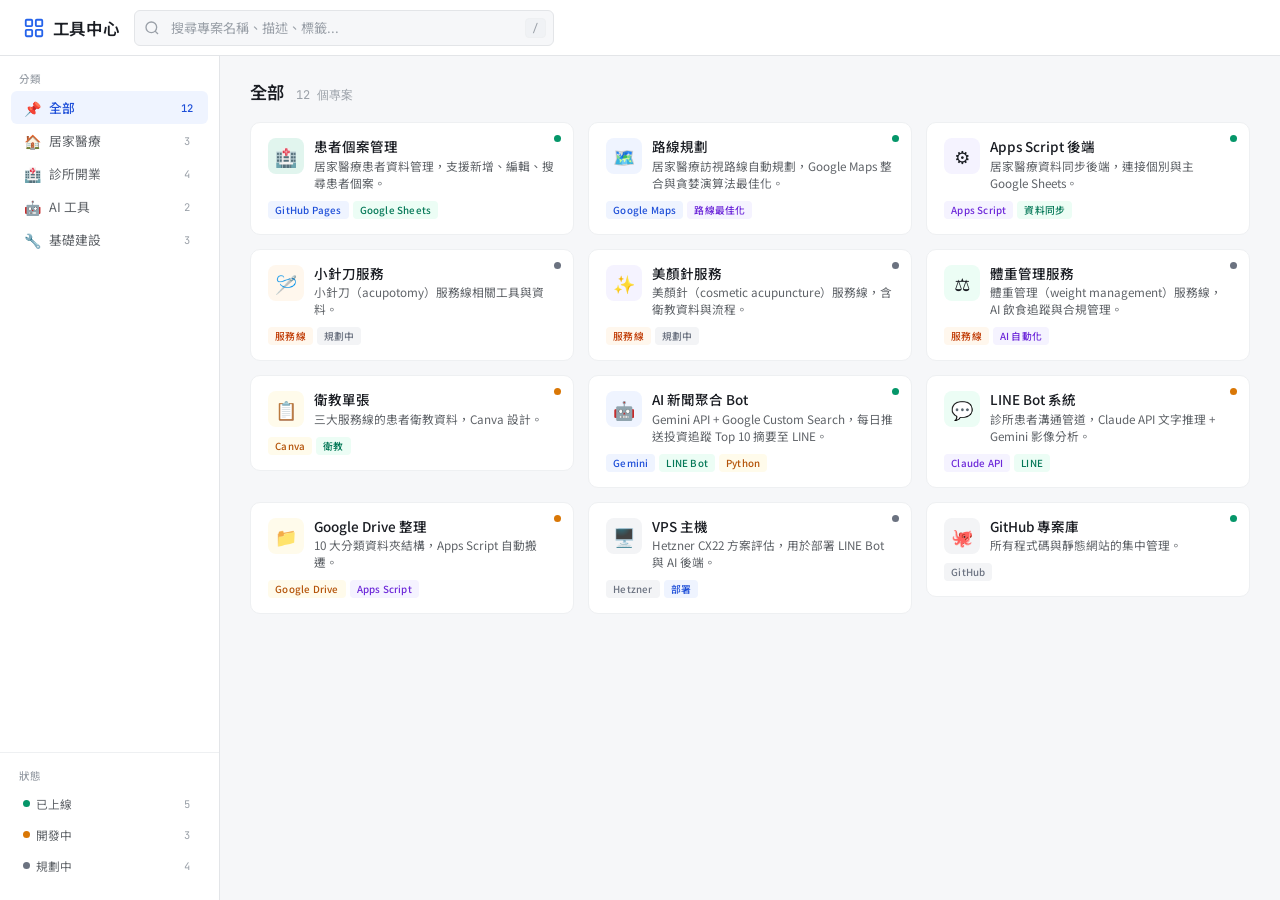
==== index.html @ 00091c42 "feat: 初始化工具中心 Portal 包含 index.html 主頁面、config.json 專案設定、README.md 說明文件。 部署於 GitHub Pages 作為個人專案中央入口。" ====
<!DOCTYPE html>
<html lang="zh-Hant">
<head>
<meta charset="UTF-8">
<meta name="viewport" content="width=device-width, initial-scale=1.0">
<title>工具中心 | Portal</title>
<link rel="preconnect" href="https://fonts.googleapis.com">
<link href="https://fonts.googleapis.com/css2?family=Noto+Sans+TC:wght@300;400;500;600&family=JetBrains+Mono:wght@400;500&display=swap" rel="stylesheet">
<style>
*{margin:0;padding:0;box-sizing:border-box}
:root{
  --bg:#f6f7f9;--bg-card:#fff;--bg-sidebar:#fff;--bg-hover:#f0f2f5;
  --text:#1a1d23;--text-s:#5f6368;--text-h:#9aa0a8;
  --border:#e3e5e8;--border-l:#eef0f2;
  --accent:#2563eb;--accent-bg:#eff4ff;--accent-t:#1d4ed8;
  --green:#059669;--green-bg:#ecfdf5;--green-t:#047857;
  --amber:#d97706;--amber-bg:#fffbeb;--amber-t:#b45309;
  --gray-tag:#6b7280;--gray-tag-bg:#f3f4f6;
  --purple:#7c3aed;--purple-bg:#f5f3ff;--purple-t:#6d28d9;
  --coral:#ea580c;--coral-bg:#fff7ed;--coral-t:#c2410c;
  --shadow:0 1px 3px rgba(0,0,0,.06),0 1px 2px rgba(0,0,0,.04);
  --shadow-lg:0 4px 12px rgba(0,0,0,.08);
  --radius:10px;--radius-sm:6px;
  --font:'Noto Sans TC',system-ui,-apple-system,sans-serif;
  --mono:'JetBrains Mono',monospace;
}
@media(prefers-color-scheme:dark){
  :root{
    --bg:#111318;--bg-card:#1a1d24;--bg-sidebar:#15171d;--bg-hover:#22252e;
    --text:#e4e6ea;--text-s:#9ca3af;--text-h:#6b7280;
    --border:#2a2d35;--border-l:#22252e;
    --accent:#60a5fa;--accent-bg:#1e2a3d;--accent-t:#93bbfd;
    --green:#34d399;--green-bg:#0f2922;--green-t:#6ee7b7;
    --amber:#fbbf24;--amber-bg:#2a2210;--amber-t:#fcd34d;
    --gray-tag:#9ca3af;--gray-tag-bg:#22252e;
    --purple:#a78bfa;--purple-bg:#1f1a30;--purple-t:#c4b5fd;
    --coral:#fb923c;--coral-bg:#2a1f14;--coral-t:#fdba74;
    --shadow:0 1px 3px rgba(0,0,0,.3);
    --shadow-lg:0 4px 12px rgba(0,0,0,.4);
  }
}
html{font-size:15px}
body{font-family:var(--font);background:var(--bg);color:var(--text);min-height:100vh;display:flex;flex-direction:column}
.topbar{
  position:sticky;top:0;z-index:100;
  background:var(--bg-sidebar);border-bottom:1px solid var(--border);
  padding:0 1.5rem;height:56px;display:flex;align-items:center;gap:1rem;
  backdrop-filter:blur(12px);
}
.topbar-brand{font-weight:600;font-size:1.1rem;letter-spacing:-.02em;white-space:nowrap;display:flex;align-items:center;gap:8px}
.topbar-brand svg{width:22px;height:22px;color:var(--accent)}
.search-box{flex:1;max-width:420px;position:relative}
.search-box input{
  width:100%;height:36px;padding:0 12px 0 36px;
  border:1px solid var(--border);border-radius:var(--radius-sm);
  background:var(--bg);color:var(--text);font-size:.875rem;font-family:var(--font);
  outline:none;transition:border .2s,box-shadow .2s;
}
.search-box input:focus{border-color:var(--accent);box-shadow:0 0 0 3px var(--accent-bg)}
.search-box input::placeholder{color:var(--text-h)}
.search-box svg{position:absolute;left:10px;top:50%;transform:translateY(-50%);width:16px;height:16px;color:var(--text-h);pointer-events:none}
.search-shortcut{
  position:absolute;right:8px;top:50%;transform:translateY(-50%);
  font-size:11px;font-family:var(--mono);color:var(--text-h);
  background:var(--bg-hover);padding:2px 6px;border-radius:4px;border:1px solid var(--border-l);
  pointer-events:none;
}
.layout{display:flex;flex:1;overflow:hidden}
.sidebar{
  width:220px;flex-shrink:0;
  background:var(--bg-sidebar);border-right:1px solid var(--border);
  padding:1rem 0;overflow-y:auto;display:flex;flex-direction:column;gap:2px;
}
.sidebar-section{padding:0 .75rem;margin-bottom:.25rem}
.sidebar-label{font-size:.7rem;font-weight:500;text-transform:uppercase;letter-spacing:.06em;color:var(--text-h);padding:0 .5rem;margin-bottom:.35rem}
.sidebar-item{
  display:flex;align-items:center;gap:8px;
  padding:7px 12px;border-radius:var(--radius-sm);
  font-size:.85rem;color:var(--text-s);cursor:pointer;
  transition:all .15s;user-select:none;
}
.sidebar-item:hover{background:var(--bg-hover);color:var(--text)}
.sidebar-item.active{background:var(--accent-bg);color:var(--accent-t);font-weight:500}
.sidebar-item .count{margin-left:auto;font-size:.7rem;font-family:var(--mono);color:var(--text-h);min-width:18px;text-align:center}
.sidebar-item.active .count{color:var(--accent-t)}
.sidebar-icon{width:18px;height:18px;display:flex;align-items:center;justify-content:center;font-size:14px;flex-shrink:0}
.main{flex:1;overflow-y:auto;padding:1.5rem 2rem}
.main-header{display:flex;align-items:baseline;gap:12px;margin-bottom:1.25rem}
.main-title{font-size:1.15rem;font-weight:600;letter-spacing:-.01em}
.main-count{font-size:.8rem;color:var(--text-h);font-family:var(--mono)}
.card-grid{display:grid;grid-template-columns:repeat(auto-fill,minmax(260px,1fr));gap:14px}
.card{
  background:var(--bg-card);border:1px solid var(--border-l);border-radius:var(--radius);
  padding:1rem 1.15rem;cursor:pointer;transition:all .2s;position:relative;overflow:hidden;
}
.card:hover{border-color:var(--border);box-shadow:var(--shadow-lg);transform:translateY(-1px)}
.card-top{display:flex;align-items:flex-start;gap:10px;margin-bottom:.6rem}
.card-emoji{width:36px;height:36px;border-radius:8px;display:flex;align-items:center;justify-content:center;font-size:18px;flex-shrink:0}
.card-info{flex:1;min-width:0}
.card-name{font-weight:500;font-size:.9rem;margin-bottom:2px;line-height:1.3}
.card-desc{font-size:.78rem;color:var(--text-s);line-height:1.45;display:-webkit-box;-webkit-line-clamp:2;-webkit-box-orient:vertical;overflow:hidden}
.card-tags{display:flex;flex-wrap:wrap;gap:4px;margin-top:.6rem}
.card-tag{font-size:.65rem;font-weight:500;padding:2px 7px;border-radius:4px;letter-spacing:.02em}
.card-status{position:absolute;top:12px;right:12px;width:7px;height:7px;border-radius:50%}
.card-link{text-decoration:none;color:inherit;display:block}
.status-live{background:var(--green)}.status-dev{background:var(--amber)}.status-plan{background:var(--gray-tag)}
.tag-green{background:var(--green-bg);color:var(--green-t)}
.tag-blue{background:var(--accent-bg);color:var(--accent-t)}
.tag-purple{background:var(--purple-bg);color:var(--purple-t)}
.tag-amber{background:var(--amber-bg);color:var(--amber-t)}
.tag-coral{background:var(--coral-bg);color:var(--coral-t)}
.tag-gray{background:var(--gray-tag-bg);color:var(--gray-tag)}
.empty{text-align:center;padding:3rem 1rem;color:var(--text-h)}
.empty-icon{font-size:2rem;margin-bottom:.5rem;opacity:.5}
.empty-text{font-size:.9rem}
.loading{text-align:center;padding:4rem 1rem;color:var(--text-h);font-size:.9rem}
.menu-toggle{display:none;background:none;border:none;color:var(--text);cursor:pointer;padding:4px}
.sidebar-overlay{display:none}
@media(max-width:768px){
  .sidebar{position:fixed;left:-260px;top:56px;bottom:0;z-index:90;width:250px;transition:left .25s;box-shadow:var(--shadow-lg)}
  .sidebar.open{left:0}
  .sidebar-overlay.open{display:block;position:fixed;inset:0;top:56px;z-index:80;background:rgba(0,0,0,.3)}
  .menu-toggle{display:block}
  .main{padding:1rem}
  .card-grid{grid-template-columns:1fr}
  .search-shortcut{display:none}
}
</style>
</head>
<body>
<div class="topbar">
  <button class="menu-toggle" id="menuBtn" aria-label="選單">
    <svg width="20" height="20" viewBox="0 0 24 24" fill="none" stroke="currentColor" stroke-width="2"><path d="M3 12h18M3 6h18M3 18h18"/></svg>
  </button>
  <div class="topbar-brand">
    <svg viewBox="0 0 24 24" fill="none" stroke="currentColor" stroke-width="2"><rect x="3" y="3" width="7" height="7" rx="1"/><rect x="14" y="3" width="7" height="7" rx="1"/><rect x="3" y="14" width="7" height="7" rx="1"/><rect x="14" y="14" width="7" height="7" rx="1"/></svg>
    <span id="siteTitle">工具中心</span>
  </div>
  <div class="search-box">
    <svg viewBox="0 0 24 24" fill="none" stroke="currentColor" stroke-width="2"><circle cx="11" cy="11" r="8"/><path d="m21 21-4.3-4.3"/></svg>
    <input type="text" id="searchInput" placeholder="搜尋專案名稱、描述、標籤...">
    <span class="search-shortcut">/</span>
  </div>
</div>
<div class="sidebar-overlay" id="overlay"></div>
<div class="layout">
  <nav class="sidebar" id="sidebar"></nav>
  <main class="main" id="main"><div class="loading">載入中...</div></main>
</div>
<script>
let CONFIG={site:{},categories:{},projects:[]};
let activeCategory='全部';
let searchQuery='';
const STATUS_LABEL={live:'已上線',dev:'開發中',plan:'規劃中'};

async function loadConfig(){
  try{
    const res=await fetch('./config.json');
    CONFIG=await res.json();
    if(CONFIG.site.title){
      document.getElementById('siteTitle').textContent=CONFIG.site.title;
      document.title=CONFIG.site.title+(CONFIG.site.subtitle?' | '+CONFIG.site.subtitle:'');
    }
    renderAll();
  }catch(e){
    document.getElementById('main').innerHTML='<div class="empty"><div class="empty-icon">⚠️</div><div class="empty-text">無法載入 config.json，請確認檔案存在</div></div>';
  }
}
function getCategories(){
  const c1=Object.keys(CONFIG.categories||{});
  const c2=[...new Set(CONFIG.projects.map(p=>p.category))];
  return['全部',...new Set([...c1,...c2])];
}
function getCatIcon(c){return c==='全部'?'📌':(CONFIG.categories&&CONFIG.categories[c])||'📂'}
function getFiltered(){
  return CONFIG.projects.filter(p=>{
    const mc=activeCategory==='全部'||p.category===activeCategory;
    if(!searchQuery)return mc;
    const q=searchQuery.toLowerCase();
    return mc&&(p.name.toLowerCase().includes(q)||p.desc.toLowerCase().includes(q)||p.category.toLowerCase().includes(q)||p.tags.some(t=>t.text.toLowerCase().includes(q))||(STATUS_LABEL[p.status]||'').includes(q));
  });
}
function hl(t){
  if(!searchQuery)return t;
  const q=searchQuery.replace(/[.*+?^${}()|[\]\\]/g,'\\$&');
  return t.replace(new RegExp(`(${q})`,'gi'),'<mark style="background:var(--amber-bg);color:var(--amber-t);padding:0 2px;border-radius:2px">$1</mark>');
}
function renderSidebar(){
  const cats=getCategories(),sb=document.getElementById('sidebar');
  sb.innerHTML=`<div class="sidebar-section"><div class="sidebar-label">分類</div>${cats.map(c=>{
    const n=c==='全部'?CONFIG.projects.length:CONFIG.projects.filter(p=>p.category===c).length;
    return`<div class="sidebar-item${activeCategory===c?' active':''}" data-cat="${c}"><span class="sidebar-icon">${getCatIcon(c)}</span>${c}<span class="count">${n}</span></div>`;
  }).join('')}</div>
  <div class="sidebar-section" style="margin-top:auto;padding-top:1rem;border-top:1px solid var(--border-l)"><div class="sidebar-label">狀態</div>${['live','dev','plan'].map(s=>`<div class="sidebar-item" style="font-size:.78rem;gap:6px" data-status="${s}"><span style="width:7px;height:7px;border-radius:50%;background:var(--${s==='live'?'green':s==='dev'?'amber':'gray-tag'});flex-shrink:0"></span>${STATUS_LABEL[s]}<span class="count">${CONFIG.projects.filter(p=>p.status===s).length}</span></div>`).join('')}</div>`;
  sb.querySelectorAll('[data-cat]').forEach(el=>el.addEventListener('click',()=>{activeCategory=el.dataset.cat;searchQuery='';document.getElementById('searchInput').value='';renderAll();closeMobileMenu()}));
  sb.querySelectorAll('[data-status]').forEach(el=>el.addEventListener('click',()=>{activeCategory='全部';searchQuery=STATUS_LABEL[el.dataset.status];document.getElementById('searchInput').value=searchQuery;renderAll();closeMobileMenu()}));
}
function renderMain(){
  const f=getFiltered(),m=document.getElementById('main');
  m.innerHTML=`<div class="main-header"><div class="main-title">${activeCategory}</div><div class="main-count">${f.length} 個專案</div></div>${f.length===0?'<div class="empty"><div class="empty-icon">🔍</div><div class="empty-text">找不到符合的專案</div></div>':`<div class="card-grid">${f.map(p=>`<a class="card-link" href="${p.url}" target="_blank" rel="noopener"><div class="card"><div class="card-status status-${p.status}" title="${STATUS_LABEL[p.status]}"></div><div class="card-top"><div class="card-emoji" style="background:${p.iconBg}">${p.icon}</div><div class="card-info"><div class="card-name">${hl(p.name)}</div><div class="card-desc">${hl(p.desc)}</div></div></div><div class="card-tags">${p.tags.map(t=>`<span class="card-tag tag-${t.color}">${t.text}</span>`).join('')}</div></div></a>`).join('')}</div>`}`;
}
function renderAll(){renderSidebar();renderMain()}
function closeMobileMenu(){document.getElementById('sidebar').classList.remove('open');document.getElementById('overlay').classList.remove('open')}
document.getElementById('menuBtn').addEventListener('click',()=>{document.getElementById('sidebar').classList.toggle('open');document.getElementById('overlay').classList.toggle('open')});
document.getElementById('overlay').addEventListener('click',closeMobileMenu);
document.getElementById('searchInput').addEventListener('input',e=>{searchQuery=e.target.value.trim();renderMain()});
document.addEventListener('keydown',e=>{const si=document.getElementById('searchInput');if(e.key==='/'&&document.activeElement!==si){e.preventDefault();si.focus()}if(e.key==='Escape'){si.blur();searchQuery='';si.value='';renderMain()}});
loadConfig();
</script>
</body>
</html>
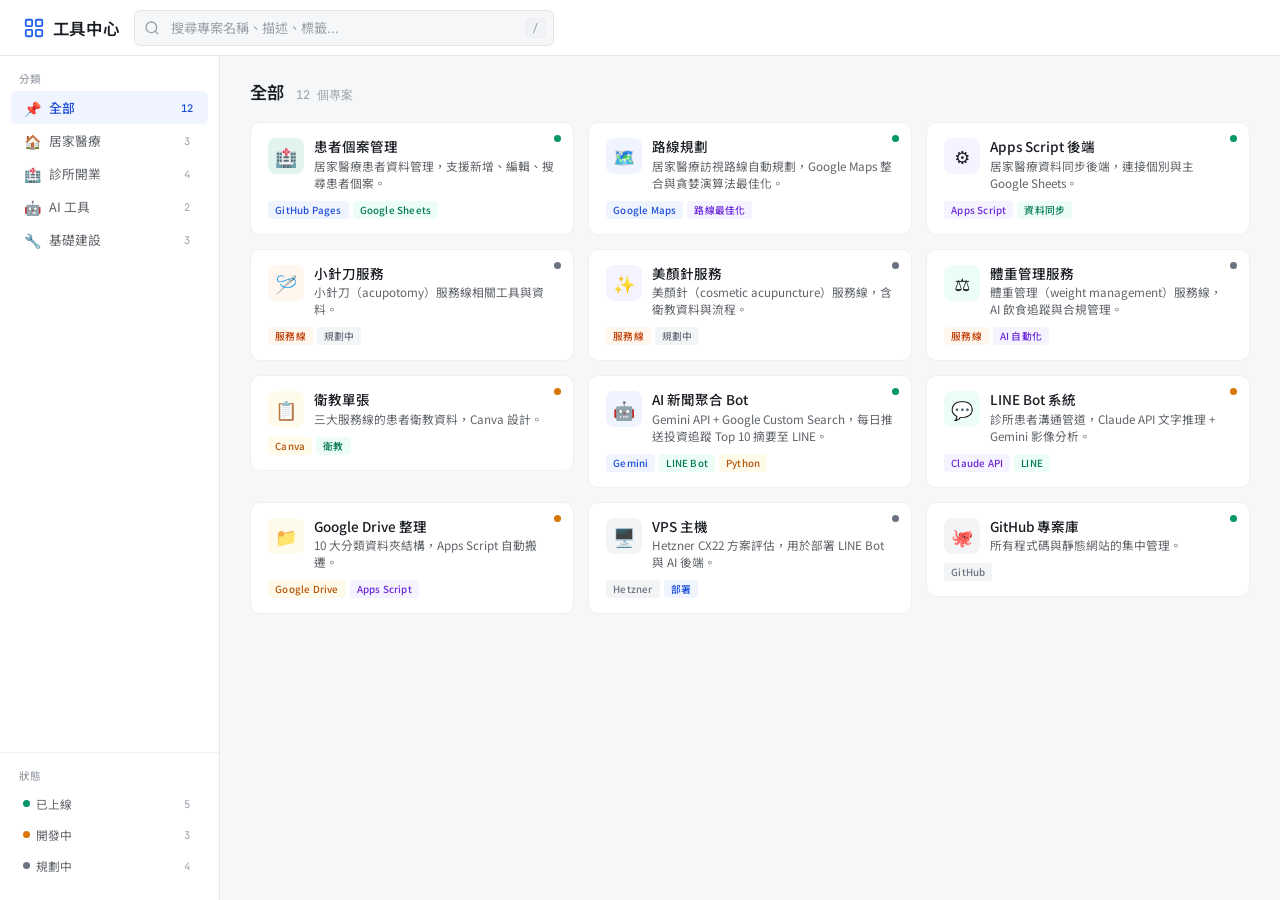
==== commit 89137795: "feat: 加入 PWA 支援，可安裝為桌面 App 新增 manifest.json、service-worker.js、App 圖示（192/512）， 修改 index.html 註冊 Serv" ====
--- a/index.html
+++ b/index.html
@@ -4,6 +4,8 @@
 <meta charset="UTF-8">
 <meta name="viewport" content="width=device-width, initial-scale=1.0">
 <title>工具中心 | Portal</title>
+<link rel="manifest" href="manifest.json">
+<meta name="theme-color" content="#2563eb">
 <link rel="preconnect" href="https://fonts.googleapis.com">
 <link href="https://fonts.googleapis.com/css2?family=Noto+Sans+TC:wght@300;400;500;600&family=JetBrains+Mono:wght@400;500&display=swap" rel="stylesheet">
 <style>
@@ -207,5 +209,10 @@
 document.addEventListener('keydown',e=>{const si=document.getElementById('searchInput');if(e.key==='/'&&document.activeElement!==si){e.preventDefault();si.focus()}if(e.key==='Escape'){si.blur();searchQuery='';si.value='';renderMain()}});
 loadConfig();
 </script>
+<script>
+if ('serviceWorker' in navigator) {
+  navigator.serviceWorker.register('/service-worker.js');
+}
+</script>
 </body>
 </html>
